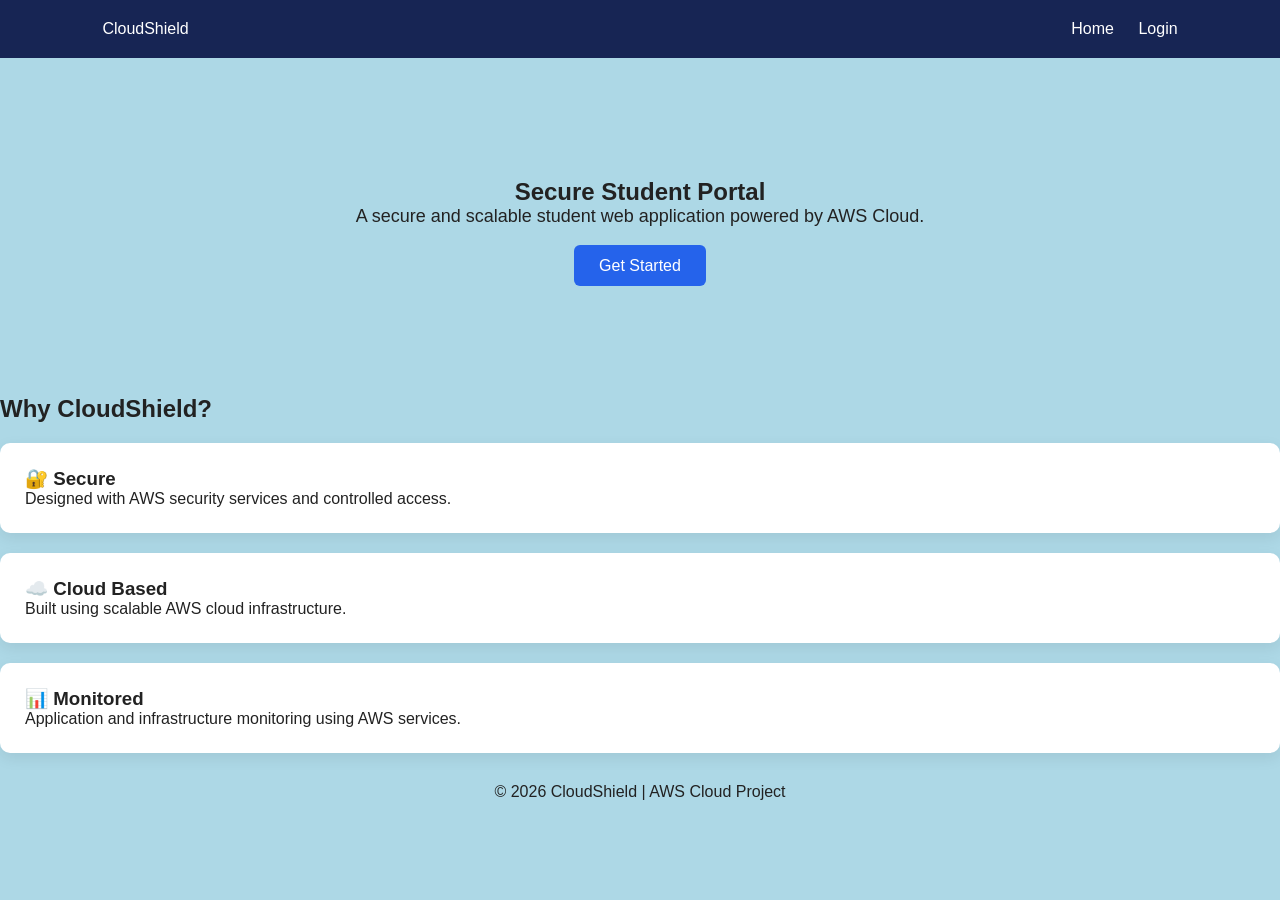
==== index.html @ 10f18769 "Add files via upload" ====
<!DOCTYPE html>
<html lang="en">

<head>
    <meta charset="UTF-8">
    <meta name="viewport" content="width=device-width, initial-scale=1.0">

    <title>CloudShield - Student Portal</title>

    <link rel="stylesheet" href="style .css">
</head>

<body>

    <header>

        <div class="logo">
            CloudShield
        </div>

        <nav>
            <a href="index.html">Home</a>
            <a href="login.html">Login</a>
        </nav>

    </header>


    <section class="hero">

        <h1>Secure Student Portal</h1>

        <p>
            A secure and scalable student web application
            powered by AWS Cloud.
        </p>

        <a href="login.html" class="button">
            Get Started
        </a>

    </section>


    <section class="features">

        <h2>Why CloudShield?</h2>

        <div class="cards">

            <div class="card">
                <h3>🔐 Secure</h3>
                <p>
                    Designed with AWS security services
                    and controlled access.
                </p>
            </div>

            <div class="card">
                <h3>☁️ Cloud Based</h3>
                <p>
                    Built using scalable AWS cloud
                    infrastructure.
                </p>
            </div>

            <div class="card">
                <h3>📊 Monitored</h3>
                <p>
                    Application and infrastructure
                    monitoring using AWS services.
                </p>
            </div>

        </div>

    </section>


    <footer>

        <p>
            © 2026 CloudShield | AWS Cloud Project
        </p>

    </footer>

</body>

</html>
---- style .css ----
* {
    margin: 0;
    padding: 0;
    box-sizing: border-box;
}

body {
    font-family: Arial, sans-serif;
    background: lightblue;
    color: #222;
}

header {
    background: #172554;
    color: white;
    padding: 20px 8%;
    display: flex;
    justify-content: space-between;
    align-items: center;
}

header a {
    color: white;
    text-decoration: none;
    margin-left: 20px;
}

.hero {
    text-align: center;
    padding: 120px 20px;
}

.hero h2 {
    font-size: 42px;
    margin-bottom: 20px;
}

.hero p {
    font-size: 18px;
    margin-bottom: 30px;
}

.button,
button {
    background: #2563eb;
    color: white;
    padding: 12px 25px;
    border: none;
    border-radius: 6px;
    text-decoration: none;
    cursor: pointer;
}

.login-container {
    width: 400px;
    max-width: 90%;
    margin: 80px auto;
    background: white;
    padding: 35px;
    border-radius: 10px;
    box-shadow: 0 5px 20px rgba(0,0,0,0.1);
}

.login-container h2 {
    margin-bottom: 25px;
}

.login-container label {
    display: block;
    margin-top: 15px;
}

.login-container input {
    width: 100%;
    padding: 12px;
    margin-top: 5px;
}

.login-container button {
    width: 100%;
    margin-top: 25px;
}

.dashboard {
    padding: 60px 8%;
}

.card {
    background: white;
    padding: 25px;
    margin-top: 20px;
    border-radius: 10px;
    box-shadow: 0 5px 15px rgba(0,0,0,0.08);
}

footer {
    text-align: center;
    padding: 30px;
}
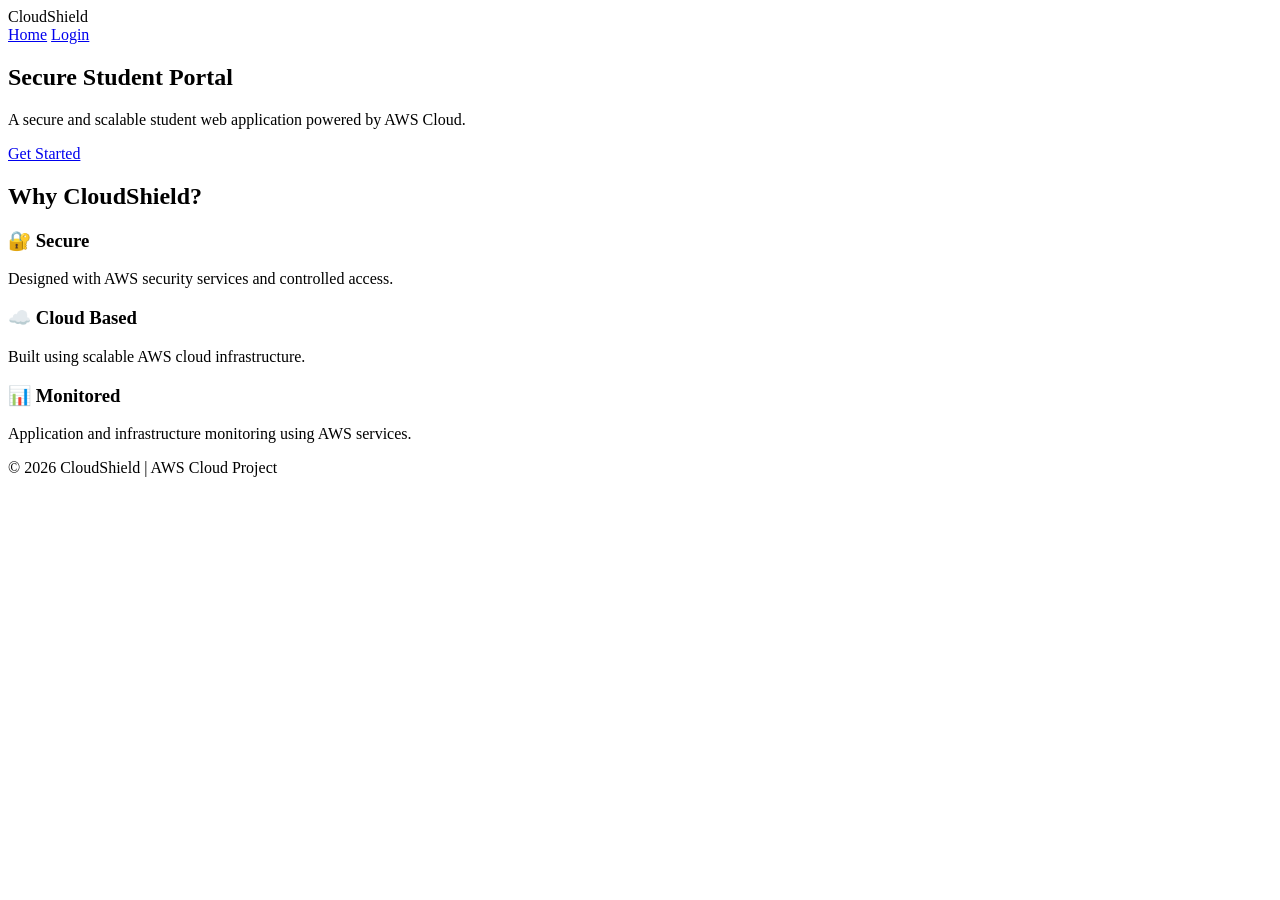
==== commit c797da76: "Update index.html" ====
--- a/index.html
+++ b/index.html
@@ -7,7 +7,7 @@
 
     <title>CloudShield - Student Portal</title>
 
-    <link rel="stylesheet" href="style .css">
+    <link rel="stylesheet" href="style.css">
 </head>
 
 <body>
@@ -87,4 +87,4 @@
 
 </body>
 
-</html>+</html>
